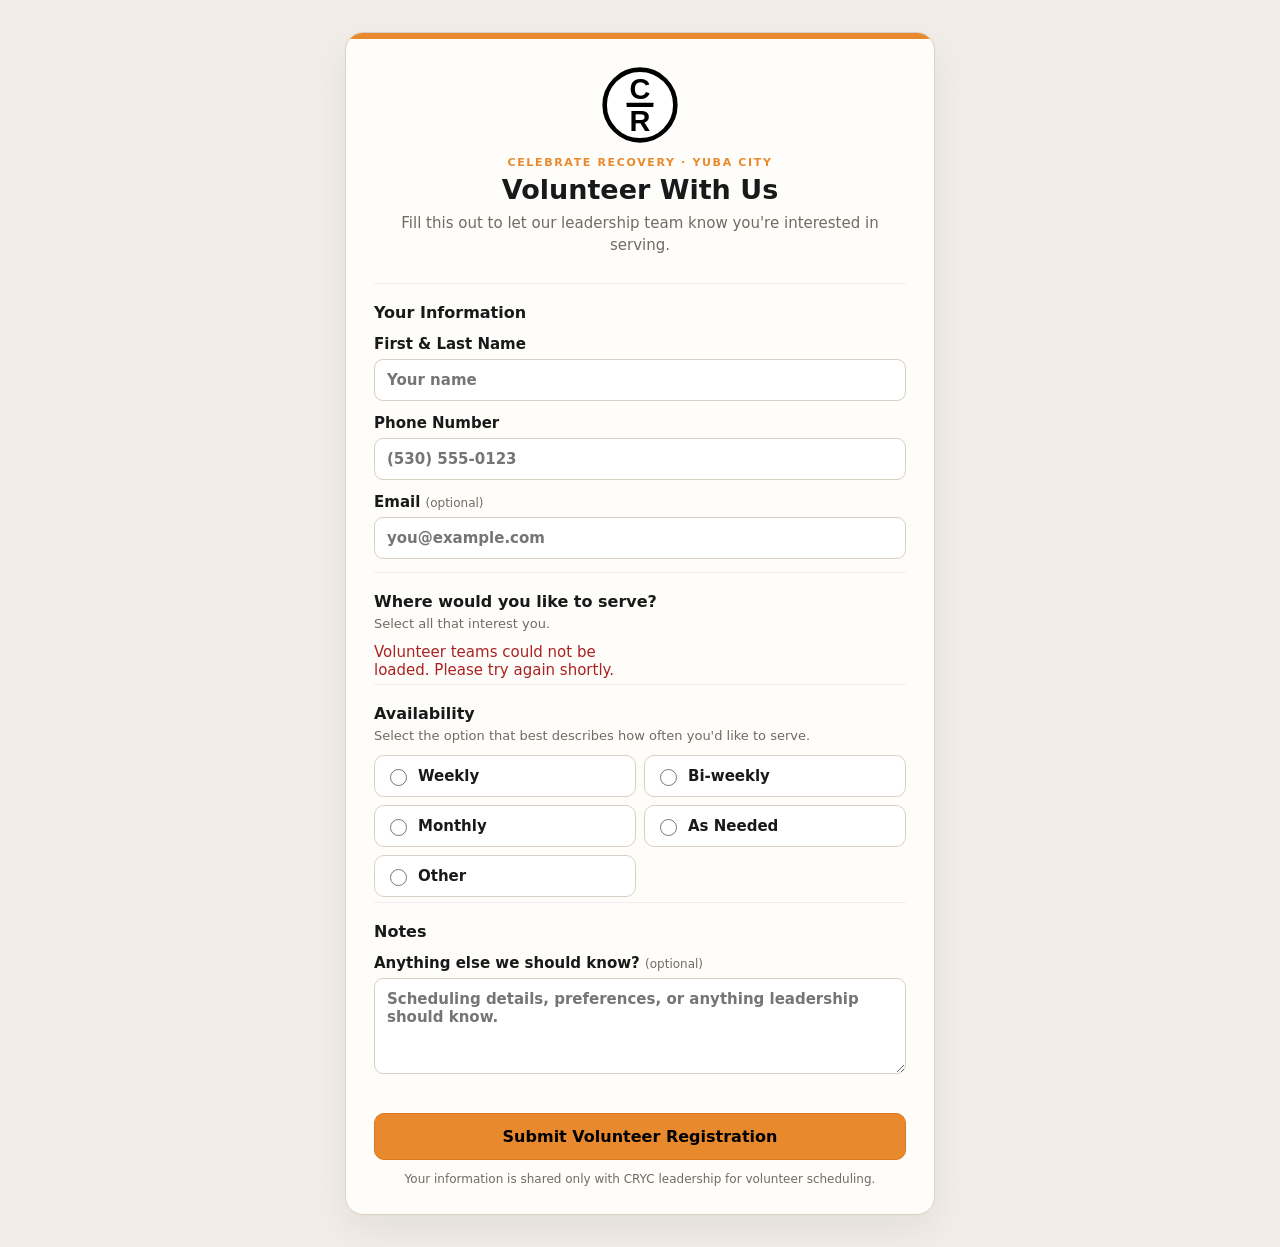
==== volunteer-signup.html @ 2f2da2b6 "Add public volunteer registration page" ====
<!doctype html><html><head><meta charset="utf-8"><meta name="viewport" content="width=device-width,initial-scale=1"><title>Volunteer With Us · Celebrate Recovery Yuba City</title><link rel="icon" href="cr-favicon.svg" type="image/svg+xml"><style>:root{--bg:#f2eee7;--paper:#fffdf9;--ink:#17191a;--muted:#6f6b65;--line:#d8d0c5;--accent:#e8892d}*{box-sizing:border-box}body{margin:0;background:var(--bg);font:15px system-ui,Segoe UI,sans-serif;color:var(--ink)}main{max-width:620px;margin:32px auto;padding:0 15px}.card{background:var(--paper);border:1px solid var(--line);border-radius:18px;overflow:hidden;box-shadow:0 15px 40px #1111}.hero{padding:27px 28px 21px;border-top:6px solid var(--accent);text-align:center}.logo{width:78px;height:78px;margin:auto}.logo img{width:100%;height:100%;object-fit:contain}.eyebrow{margin-top:12px;color:var(--accent);font-size:11px;font-weight:900;letter-spacing:.15em}.hero h1{font-size:27px;margin:5px 0 8px}.hero p,.muted{color:var(--muted)}.hero p{margin:0;line-height:1.45}.form{padding:0 28px 28px}.section{border-top:1px solid #eee;padding-top:19px;margin-top:5px}.section h2{font-size:16px;margin:0 0 5px}.intro{color:var(--muted);font-size:13px;margin:0 0 12px}.field{display:block;font-weight:750;margin:13px 0}.field input,.field textarea{width:100%;margin-top:6px;border:1px solid var(--line);border-radius:9px;padding:11px 12px;background:white;font:inherit}.optional{font-weight:400;color:var(--muted);font-size:12px}.choices{display:grid;grid-template-columns:1fr 1fr;gap:8px}.choice{display:flex;gap:8px;align-items:center;border:1px solid var(--line);border-radius:10px;padding:10px;background:white;font-weight:650}.choice input{width:17px;height:17px;accent-color:var(--accent)}.other{display:none;margin-top:9px}.other input{width:100%;border:1px solid var(--line);border-radius:9px;padding:11px 12px;font:inherit}.submit{width:100%;margin-top:22px;padding:13px;border:1px solid #d9781f;border-radius:10px;background:var(--accent);font:800 16px system-ui;cursor:pointer}.submit:disabled{opacity:.6;cursor:wait}.msg{margin-top:12px;text-align:center;font-size:13px}.error{color:#a22}.privacy{text-align:center;color:var(--muted);font-size:12px;margin:11px 0 0}.success{display:none;padding:42px 30px;text-align:center}.check{width:62px;height:62px;border-radius:50%;background:var(--accent);display:grid;place-items:center;margin:auto;font-size:30px;font-weight:bold}.success h2{font-size:25px;margin:17px 0 8px}.success p{color:var(--muted);line-height:1.5}@media(max-width:520px){main{margin:14px auto}.hero,.form{padding-left:18px;padding-right:18px}.choices{grid-template-columns:1fr}.hero h1{font-size:24px}}</style></head><body><main><div class="card"><div id="registration"><div class="hero"><div class="logo"><img src="cr-favicon.svg" alt="Celebrate Recovery"></div><div class="eyebrow">CELEBRATE RECOVERY · YUBA CITY</div><h1>Volunteer With Us</h1><p>Fill this out to let our leadership team know you're interested in serving.</p></div><form id="form" class="form"><div class="section"><h2>Your Information</h2><label class="field">First & Last Name<input id="name" required autocomplete="name" placeholder="Your name"></label><label class="field">Phone Number<input id="phone" required type="tel" autocomplete="tel" placeholder="(530) 555-0123"></label><label class="field">Email <span class="optional">(optional)</span><input id="email" type="email" autocomplete="email" placeholder="you@example.com"></label></div><div class="section"><h2>Where would you like to serve?</h2><p class="intro">Select all that interest you.</p><div id="teams" class="choices"><span class="muted">Loading volunteer teams…</span></div></div><div class="section"><h2>Availability</h2><p class="intro">Select the option that best describes how often you'd like to serve.</p><div class="choices"><label class="choice"><input type="radio" name="availability" value="weekly" required> Weekly</label><label class="choice"><input type="radio" name="availability" value="bi_weekly"> Bi-weekly</label><label class="choice"><input type="radio" name="availability" value="monthly"> Monthly</label><label class="choice"><input type="radio" name="availability" value="as_needed"> As Needed</label><label class="choice"><input id="otherRadio" type="radio" name="availability" value="other"> Other</label></div><div id="otherBox" class="other"><input id="availabilityOther" placeholder="Tell us what works for you"></div></div><div class="section"><h2>Notes</h2><label class="field">Anything else we should know? <span class="optional">(optional)</span><textarea id="notes" rows="4" placeholder="Scheduling details, preferences, or anything leadership should know."></textarea></label></div><button id="submit" class="submit" type="submit">Submit Volunteer Registration</button><div id="msg" class="msg"></div><p class="privacy">Your information is shared only with CRYC leadership for volunteer scheduling.</p></form></div><div id="success" class="success"><div class="check">✓</div><h2>Registration received!</h2><p>Thank you for your interest in serving with Celebrate Recovery Yuba City. Your registration has been sent to our leadership team for review.</p><p><b>Once approved, you'll be added to the volunteer system and can be scheduled with the teams you selected.</b></p></div></div></main><script>const PROJECT='https://wzeetpoppcbytyriqzme.supabase.co/functions/v1/';const $=id=>document.getElementById(id);const esc=s=>String(s??'').replace(/[&<>"']/g,m=>({'&':'&amp;','<':'&lt;','>':'&gt;','"':'&quot;',"'":'&#39;'}[m]));async function loadTeams(){try{let r=await fetch(PROJECT+'cr-volunteer-register?teams=1');if(!r.ok)throw Error();let j=await r.json();if(!j.teams?.length)throw Error();$('teams').innerHTML=j.teams.map(t=>`<label class="choice"><input type="checkbox" name="team" value="${t.id}"> ${esc(t.name)}</label>`).join('')}catch{$('teams').innerHTML='<span class="error">Volunteer teams could not be loaded. Please try again shortly.</span>'}}document.querySelectorAll('input[name="availability"]').forEach(x=>x.onchange=()=>{$('otherBox').style.display=$('otherRadio').checked?'block':'none';$('availabilityOther').required=$('otherRadio').checked});$('form').onsubmit=async e=>{e.preventDefault();$('msg').textContent='';let team_ids=[...document.querySelectorAll('input[name="team"]:checked')].map(x=>x.value);if(!team_ids.length){$('msg').className='msg error';$('msg').textContent='Please select at least one team.';return}let availability=document.querySelector('input[name="availability"]:checked')?.value;if(!availability)return;$('submit').disabled=true;$('submit').textContent='Submitting…';try{let r=await fetch(PROJECT+'cr-volunteer-register',{method:'POST',headers:{'Content-Type':'application/json'},body:JSON.stringify({name:$('name').value.trim(),phone:$('phone').value.trim(),email:$('email').value.trim(),team_ids,availability_type:availability,availability_other:$('availabilityOther').value.trim(),notes:$('notes').value.trim()})});let j=await r.json();if(!r.ok)throw Error(j.error||'Registration could not be submitted.');$('registration').style.display='none';$('success').style.display='block';window.scrollTo(0,0)}catch(err){$('msg').className='msg error';$('msg').textContent=err.message;$('submit').disabled=false;$('submit').textContent='Submit Volunteer Registration'}};loadTeams();</script></body></html>
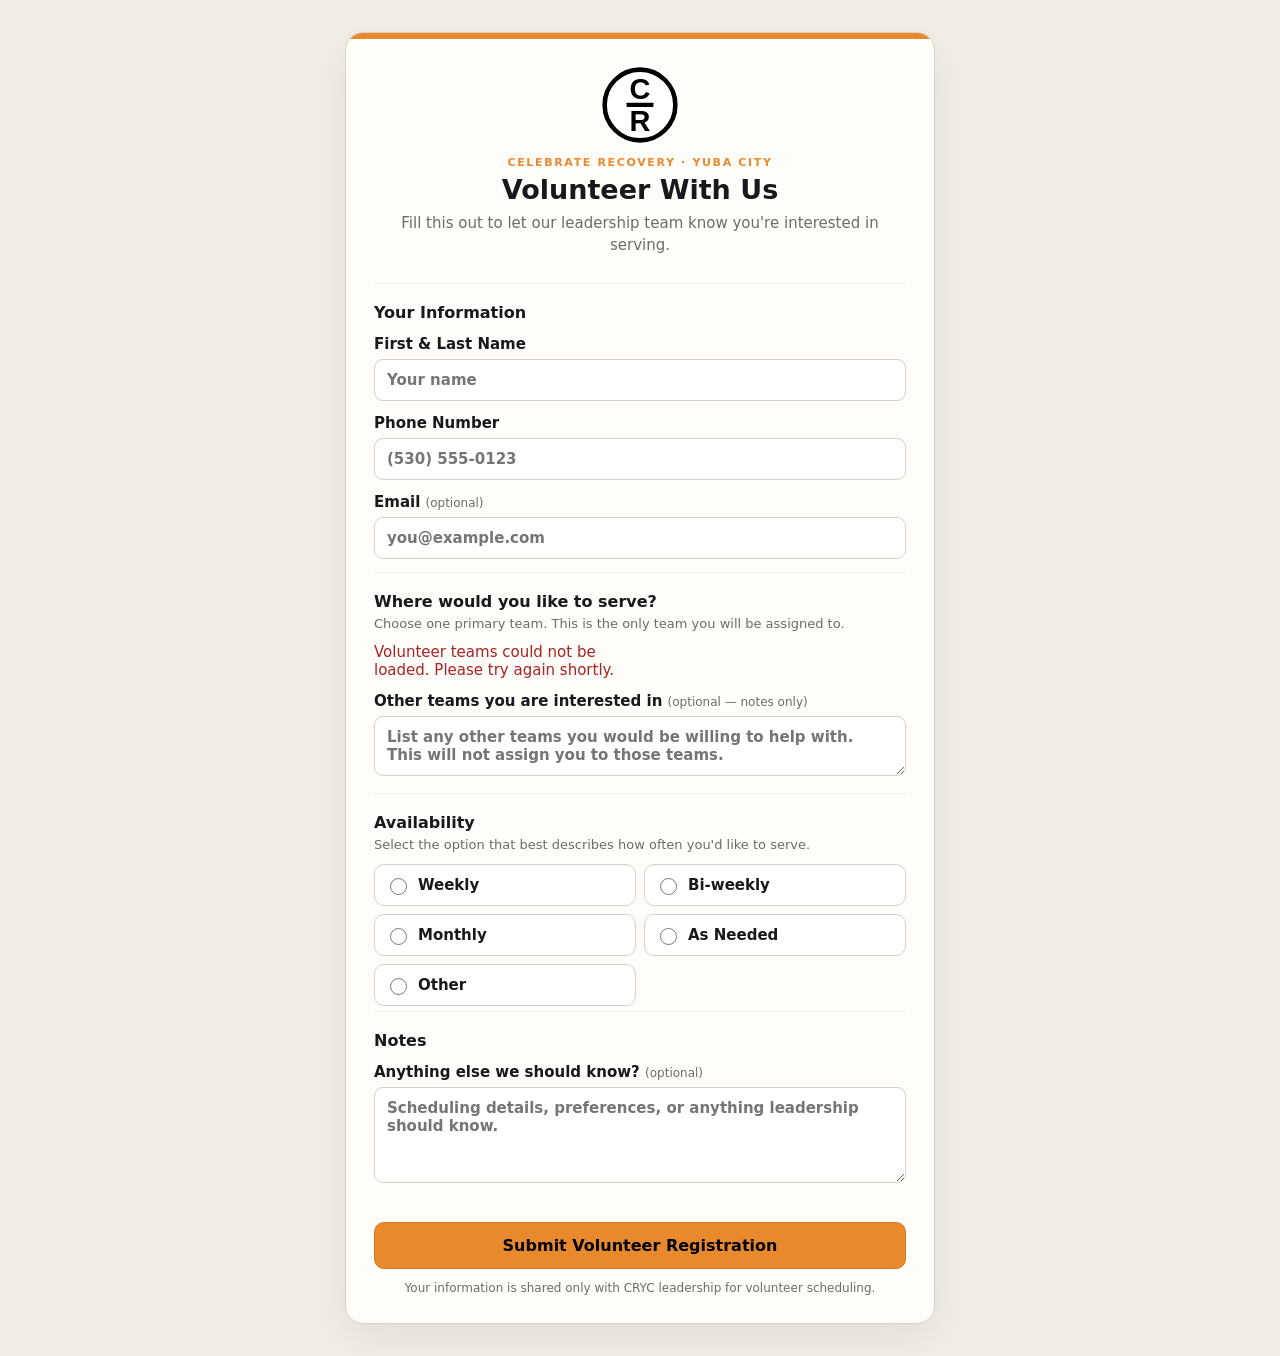
==== commit a36f8c35: "Require one primary team on public signup; save other interests as notes" ====
--- a/volunteer-signup.html
+++ b/volunteer-signup.html
@@ -1 +1 @@
-<!doctype html><html><head><meta charset="utf-8"><meta name="viewport" content="width=device-width,initial-scale=1"><title>Volunteer With Us · Celebrate Recovery Yuba City</title><link rel="icon" href="cr-favicon.svg" type="image/svg+xml"><style>:root{--bg:#f2eee7;--paper:#fffdf9;--ink:#17191a;--muted:#6f6b65;--line:#d8d0c5;--accent:#e8892d}*{box-sizing:border-box}body{margin:0;background:var(--bg);font:15px system-ui,Segoe UI,sans-serif;color:var(--ink)}main{max-width:620px;margin:32px auto;padding:0 15px}.card{background:var(--paper);border:1px solid var(--line);border-radius:18px;overflow:hidden;box-shadow:0 15px 40px #1111}.hero{padding:27px 28px 21px;border-top:6px solid var(--accent);text-align:center}.logo{width:78px;height:78px;margin:auto}.logo img{width:100%;height:100%;object-fit:contain}.eyebrow{margin-top:12px;color:var(--accent);font-size:11px;font-weight:900;letter-spacing:.15em}.hero h1{font-size:27px;margin:5px 0 8px}.hero p,.muted{color:var(--muted)}.hero p{margin:0;line-height:1.45}.form{padding:0 28px 28px}.section{border-top:1px solid #eee;padding-top:19px;margin-top:5px}.section h2{font-size:16px;margin:0 0 5px}.intro{color:var(--muted);font-size:13px;margin:0 0 12px}.field{display:block;font-weight:750;margin:13px 0}.field input,.field textarea{width:100%;margin-top:6px;border:1px solid var(--line);border-radius:9px;padding:11px 12px;background:white;font:inherit}.optional{font-weight:400;color:var(--muted);font-size:12px}.choices{display:grid;grid-template-columns:1fr 1fr;gap:8px}.choice{display:flex;gap:8px;align-items:center;border:1px solid var(--line);border-radius:10px;padding:10px;background:white;font-weight:650}.choice input{width:17px;height:17px;accent-color:var(--accent)}.other{display:none;margin-top:9px}.other input{width:100%;border:1px solid var(--line);border-radius:9px;padding:11px 12px;font:inherit}.submit{width:100%;margin-top:22px;padding:13px;border:1px solid #d9781f;border-radius:10px;background:var(--accent);font:800 16px system-ui;cursor:pointer}.submit:disabled{opacity:.6;cursor:wait}.msg{margin-top:12px;text-align:center;font-size:13px}.error{color:#a22}.privacy{text-align:center;color:var(--muted);font-size:12px;margin:11px 0 0}.success{display:none;padding:42px 30px;text-align:center}.check{width:62px;height:62px;border-radius:50%;background:var(--accent);display:grid;place-items:center;margin:auto;font-size:30px;font-weight:bold}.success h2{font-size:25px;margin:17px 0 8px}.success p{color:var(--muted);line-height:1.5}@media(max-width:520px){main{margin:14px auto}.hero,.form{padding-left:18px;padding-right:18px}.choices{grid-template-columns:1fr}.hero h1{font-size:24px}}</style></head><body><main><div class="card"><div id="registration"><div class="hero"><div class="logo"><img src="cr-favicon.svg" alt="Celebrate Recovery"></div><div class="eyebrow">CELEBRATE RECOVERY · YUBA CITY</div><h1>Volunteer With Us</h1><p>Fill this out to let our leadership team know you're interested in serving.</p></div><form id="form" class="form"><div class="section"><h2>Your Information</h2><label class="field">First & Last Name<input id="name" required autocomplete="name" placeholder="Your name"></label><label class="field">Phone Number<input id="phone" required type="tel" autocomplete="tel" placeholder="(530) 555-0123"></label><label class="field">Email <span class="optional">(optional)</span><input id="email" type="email" autocomplete="email" placeholder="you@example.com"></label></div><div class="section"><h2>Where would you like to serve?</h2><p class="intro">Select all that interest you.</p><div id="teams" class="choices"><span class="muted">Loading volunteer teams…</span></div></div><div class="section"><h2>Availability</h2><p class="intro">Select the option that best describes how often you'd like to serve.</p><div class="choices"><label class="choice"><input type="radio" name="availability" value="weekly" required> Weekly</label><label class="choice"><input type="radio" name="availability" value="bi_weekly"> Bi-weekly</label><label class="choice"><input type="radio" name="availability" value="monthly"> Monthly</label><label class="choice"><input type="radio" name="availability" value="as_needed"> As Needed</label><label class="choice"><input id="otherRadio" type="radio" name="availability" value="other"> Other</label></div><div id="otherBox" class="other"><input id="availabilityOther" placeholder="Tell us what works for you"></div></div><div class="section"><h2>Notes</h2><label class="field">Anything else we should know? <span class="optional">(optional)</span><textarea id="notes" rows="4" placeholder="Scheduling details, preferences, or anything leadership should know."></textarea></label></div><button id="submit" class="submit" type="submit">Submit Volunteer Registration</button><div id="msg" class="msg"></div><p class="privacy">Your information is shared only with CRYC leadership for volunteer scheduling.</p></form></div><div id="success" class="success"><div class="check">✓</div><h2>Registration received!</h2><p>Thank you for your interest in serving with Celebrate Recovery Yuba City. Your registration has been sent to our leadership team for review.</p><p><b>Once approved, you'll be added to the volunteer system and can be scheduled with the teams you selected.</b></p></div></div></main><script>const PROJECT='https://wzeetpoppcbytyriqzme.supabase.co/functions/v1/';const $=id=>document.getElementById(id);const esc=s=>String(s??'').replace(/[&<>"']/g,m=>({'&':'&amp;','<':'&lt;','>':'&gt;','"':'&quot;',"'":'&#39;'}[m]));async function loadTeams(){try{let r=await fetch(PROJECT+'cr-volunteer-register?teams=1');if(!r.ok)throw Error();let j=await r.json();if(!j.teams?.length)throw Error();$('teams').innerHTML=j.teams.map(t=>`<label class="choice"><input type="checkbox" name="team" value="${t.id}"> ${esc(t.name)}</label>`).join('')}catch{$('teams').innerHTML='<span class="error">Volunteer teams could not be loaded. Please try again shortly.</span>'}}document.querySelectorAll('input[name="availability"]').forEach(x=>x.onchange=()=>{$('otherBox').style.display=$('otherRadio').checked?'block':'none';$('availabilityOther').required=$('otherRadio').checked});$('form').onsubmit=async e=>{e.preventDefault();$('msg').textContent='';let team_ids=[...document.querySelectorAll('input[name="team"]:checked')].map(x=>x.value);if(!team_ids.length){$('msg').className='msg error';$('msg').textContent='Please select at least one team.';return}let availability=document.querySelector('input[name="availability"]:checked')?.value;if(!availability)return;$('submit').disabled=true;$('submit').textContent='Submitting…';try{let r=await fetch(PROJECT+'cr-volunteer-register',{method:'POST',headers:{'Content-Type':'application/json'},body:JSON.stringify({name:$('name').value.trim(),phone:$('phone').value.trim(),email:$('email').value.trim(),team_ids,availability_type:availability,availability_other:$('availabilityOther').value.trim(),notes:$('notes').value.trim()})});let j=await r.json();if(!r.ok)throw Error(j.error||'Registration could not be submitted.');$('registration').style.display='none';$('success').style.display='block';window.scrollTo(0,0)}catch(err){$('msg').className='msg error';$('msg').textContent=err.message;$('submit').disabled=false;$('submit').textContent='Submit Volunteer Registration'}};loadTeams();</script></body></html>+<!doctype html><html><head><meta charset="utf-8"><meta name="viewport" content="width=device-width,initial-scale=1"><title>Volunteer With Us · Celebrate Recovery Yuba City</title><link rel="icon" href="cr-favicon.svg" type="image/svg+xml"><style>:root{--bg:#f2eee7;--paper:#fffdf9;--ink:#17191a;--muted:#6f6b65;--line:#d8d0c5;--accent:#e8892d}*{box-sizing:border-box}body{margin:0;background:var(--bg);font:15px system-ui,Segoe UI,sans-serif;color:var(--ink)}main{max-width:620px;margin:32px auto;padding:0 15px}.card{background:var(--paper);border:1px solid var(--line);border-radius:18px;overflow:hidden;box-shadow:0 15px 40px #1111}.hero{padding:27px 28px 21px;border-top:6px solid var(--accent);text-align:center}.logo{width:78px;height:78px;margin:auto}.logo img{width:100%;height:100%;object-fit:contain}.eyebrow{margin-top:12px;color:var(--accent);font-size:11px;font-weight:900;letter-spacing:.15em}.hero h1{font-size:27px;margin:5px 0 8px}.hero p,.muted{color:var(--muted)}.hero p{margin:0;line-height:1.45}.form{padding:0 28px 28px}.section{border-top:1px solid #eee;padding-top:19px;margin-top:5px}.section h2{font-size:16px;margin:0 0 5px}.intro{color:var(--muted);font-size:13px;margin:0 0 12px}.field{display:block;font-weight:750;margin:13px 0}.field input,.field textarea{width:100%;margin-top:6px;border:1px solid var(--line);border-radius:9px;padding:11px 12px;background:white;font:inherit}.optional{font-weight:400;color:var(--muted);font-size:12px}.choices{display:grid;grid-template-columns:1fr 1fr;gap:8px}.choice{display:flex;gap:8px;align-items:center;border:1px solid var(--line);border-radius:10px;padding:10px;background:white;font-weight:650}.choice input{width:17px;height:17px;accent-color:var(--accent)}.other{display:none;margin-top:9px}.other input{width:100%;border:1px solid var(--line);border-radius:9px;padding:11px 12px;font:inherit}.submit{width:100%;margin-top:22px;padding:13px;border:1px solid #d9781f;border-radius:10px;background:var(--accent);font:800 16px system-ui;cursor:pointer}.submit:disabled{opacity:.6;cursor:wait}.msg{margin-top:12px;text-align:center;font-size:13px}.error{color:#a22}.privacy{text-align:center;color:var(--muted);font-size:12px;margin:11px 0 0}.success{display:none;padding:42px 30px;text-align:center}.check{width:62px;height:62px;border-radius:50%;background:var(--accent);display:grid;place-items:center;margin:auto;font-size:30px;font-weight:bold}.success h2{font-size:25px;margin:17px 0 8px}.success p{color:var(--muted);line-height:1.5}@media(max-width:520px){main{margin:14px auto}.hero,.form{padding-left:18px;padding-right:18px}.choices{grid-template-columns:1fr}.hero h1{font-size:24px}}</style></head><body><main><div class="card"><div id="registration"><div class="hero"><div class="logo"><img src="cr-favicon.svg" alt="Celebrate Recovery"></div><div class="eyebrow">CELEBRATE RECOVERY · YUBA CITY</div><h1>Volunteer With Us</h1><p>Fill this out to let our leadership team know you're interested in serving.</p></div><form id="form" class="form"><div class="section"><h2>Your Information</h2><label class="field">First & Last Name<input id="name" required autocomplete="name" placeholder="Your name"></label><label class="field">Phone Number<input id="phone" required type="tel" autocomplete="tel" placeholder="(530) 555-0123"></label><label class="field">Email <span class="optional">(optional)</span><input id="email" type="email" autocomplete="email" placeholder="you@example.com"></label></div><div class="section"><h2>Where would you like to serve?</h2><p class="intro">Choose one primary team. This is the only team you will be assigned to.</p><div id="teams" class="choices"><span class="muted">Loading volunteer teams…</span></div><label class="field">Other teams you are interested in <span class="optional">(optional — notes only)</span><textarea id="otherTeams" rows="2" placeholder="List any other teams you would be willing to help with. This will not assign you to those teams."></textarea></label></div><div class="section"><h2>Availability</h2><p class="intro">Select the option that best describes how often you'd like to serve.</p><div class="choices"><label class="choice"><input type="radio" name="availability" value="weekly" required> Weekly</label><label class="choice"><input type="radio" name="availability" value="bi_weekly"> Bi-weekly</label><label class="choice"><input type="radio" name="availability" value="monthly"> Monthly</label><label class="choice"><input type="radio" name="availability" value="as_needed"> As Needed</label><label class="choice"><input id="otherRadio" type="radio" name="availability" value="other"> Other</label></div><div id="otherBox" class="other"><input id="availabilityOther" placeholder="Tell us what works for you"></div></div><div class="section"><h2>Notes</h2><label class="field">Anything else we should know? <span class="optional">(optional)</span><textarea id="notes" rows="4" placeholder="Scheduling details, preferences, or anything leadership should know."></textarea></label></div><button id="submit" class="submit" type="submit">Submit Volunteer Registration</button><div id="msg" class="msg"></div><p class="privacy">Your information is shared only with CRYC leadership for volunteer scheduling.</p></form></div><div id="success" class="success"><div class="check">✓</div><h2>Registration received!</h2><p>Thank you for your interest in serving with Celebrate Recovery Yuba City. Your registration has been sent to our leadership team for review.</p><p><b>Once approved, you'll be added to the volunteer system and can be scheduled with your primary team.</b></p></div></div></main><script>const PROJECT='https://wzeetpoppcbytyriqzme.supabase.co/functions/v1/';const $=id=>document.getElementById(id);const esc=s=>String(s??'').replace(/[&<>"']/g,m=>({'&':'&amp;','<':'&lt;','>':'&gt;','"':'&quot;',"'":'&#39;'}[m]));async function loadTeams(){try{let r=await fetch(PROJECT+'cr-volunteer-register?teams=1');if(!r.ok)throw Error();let j=await r.json();let publicTeams=(j.teams||[]).filter(t=>String(t.name||'').trim().toLowerCase()!=='leadership team');if(!publicTeams.length)throw Error();$('teams').innerHTML=publicTeams.map(t=>`<label class="choice"><input type="radio" name="team" value="${t.id}"> ${esc(t.name)}</label>`).join('')}catch{$('teams').innerHTML='<span class="error">Volunteer teams could not be loaded. Please try again shortly.</span>'}}document.querySelectorAll('input[name="availability"]').forEach(x=>x.onchange=()=>{$('otherBox').style.display=$('otherRadio').checked?'block':'none';$('availabilityOther').required=$('otherRadio').checked});$('form').onsubmit=async e=>{e.preventDefault();$('msg').textContent='';let team_ids=[...document.querySelectorAll('input[name="team"]:checked')].map(x=>x.value);if(!team_ids.length){$('msg').className='msg error';$('msg').textContent='Please select your primary team.';return}let availability=document.querySelector('input[name="availability"]:checked')?.value;if(!availability)return;$('submit').disabled=true;$('submit').textContent='Submitting…';try{let r=await fetch(PROJECT+'cr-volunteer-register',{method:'POST',headers:{'Content-Type':'application/json'},body:JSON.stringify({name:$('name').value.trim(),phone:$('phone').value.trim(),email:$('email').value.trim(),team_ids,availability_type:availability,availability_other:$('availabilityOther').value.trim(),notes:[ $('notes').value.trim(), $('otherTeams').value.trim()?'Other teams of interest (not assigned): '+$('otherTeams').value.trim():'' ].filter(Boolean).join('\\n')})});let j=await r.json();if(!r.ok)throw Error(j.error||'Registration could not be submitted.');$('registration').style.display='none';$('success').style.display='block';window.scrollTo(0,0)}catch(err){$('msg').className='msg error';$('msg').textContent=err.message;$('submit').disabled=false;$('submit').textContent='Submit Volunteer Registration'}};loadTeams();</script></body></html>
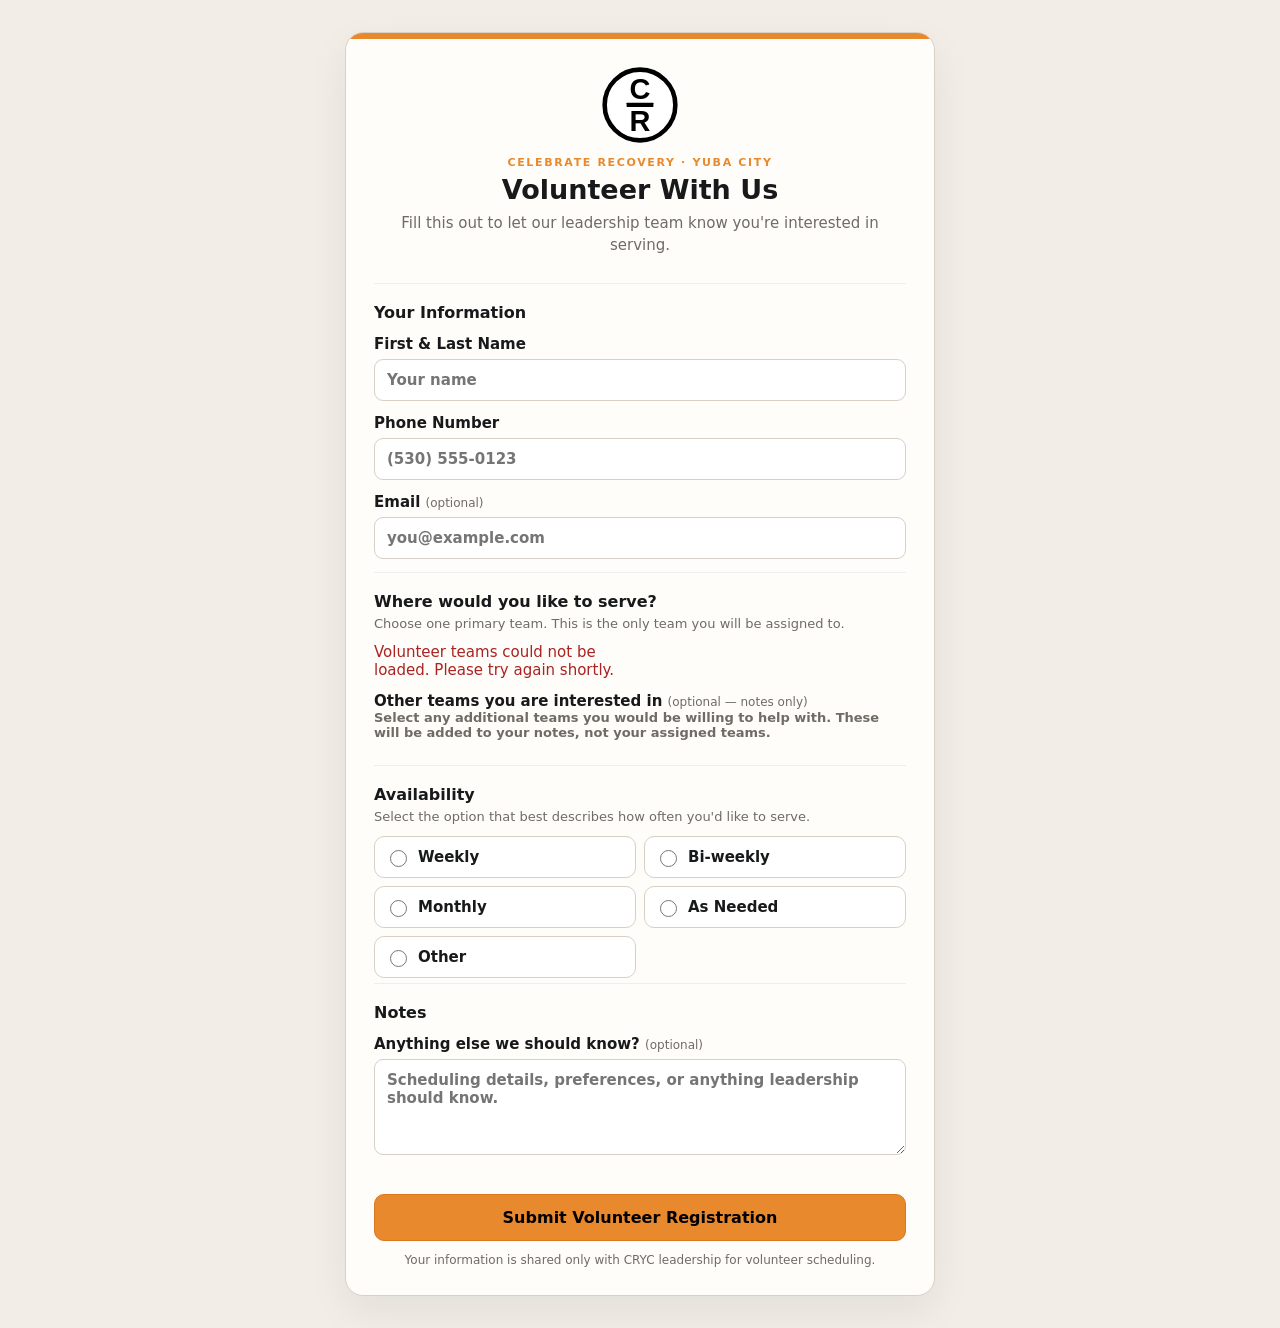
==== commit aa220c94: "Use multi-select checkboxes for additional team interests and write selections into registration not" ====
--- a/volunteer-signup.html
+++ b/volunteer-signup.html
@@ -1 +1 @@
-<!doctype html><html><head><meta charset="utf-8"><meta name="viewport" content="width=device-width,initial-scale=1"><title>Volunteer With Us · Celebrate Recovery Yuba City</title><link rel="icon" href="cr-favicon.svg" type="image/svg+xml"><style>:root{--bg:#f2eee7;--paper:#fffdf9;--ink:#17191a;--muted:#6f6b65;--line:#d8d0c5;--accent:#e8892d}*{box-sizing:border-box}body{margin:0;background:var(--bg);font:15px system-ui,Segoe UI,sans-serif;color:var(--ink)}main{max-width:620px;margin:32px auto;padding:0 15px}.card{background:var(--paper);border:1px solid var(--line);border-radius:18px;overflow:hidden;box-shadow:0 15px 40px #1111}.hero{padding:27px 28px 21px;border-top:6px solid var(--accent);text-align:center}.logo{width:78px;height:78px;margin:auto}.logo img{width:100%;height:100%;object-fit:contain}.eyebrow{margin-top:12px;color:var(--accent);font-size:11px;font-weight:900;letter-spacing:.15em}.hero h1{font-size:27px;margin:5px 0 8px}.hero p,.muted{color:var(--muted)}.hero p{margin:0;line-height:1.45}.form{padding:0 28px 28px}.section{border-top:1px solid #eee;padding-top:19px;margin-top:5px}.section h2{font-size:16px;margin:0 0 5px}.intro{color:var(--muted);font-size:13px;margin:0 0 12px}.field{display:block;font-weight:750;margin:13px 0}.field input,.field textarea{width:100%;margin-top:6px;border:1px solid var(--line);border-radius:9px;padding:11px 12px;background:white;font:inherit}.optional{font-weight:400;color:var(--muted);font-size:12px}.choices{display:grid;grid-template-columns:1fr 1fr;gap:8px}.choice{display:flex;gap:8px;align-items:center;border:1px solid var(--line);border-radius:10px;padding:10px;background:white;font-weight:650}.choice input{width:17px;height:17px;accent-color:var(--accent)}.other{display:none;margin-top:9px}.other input{width:100%;border:1px solid var(--line);border-radius:9px;padding:11px 12px;font:inherit}.submit{width:100%;margin-top:22px;padding:13px;border:1px solid #d9781f;border-radius:10px;background:var(--accent);font:800 16px system-ui;cursor:pointer}.submit:disabled{opacity:.6;cursor:wait}.msg{margin-top:12px;text-align:center;font-size:13px}.error{color:#a22}.privacy{text-align:center;color:var(--muted);font-size:12px;margin:11px 0 0}.success{display:none;padding:42px 30px;text-align:center}.check{width:62px;height:62px;border-radius:50%;background:var(--accent);display:grid;place-items:center;margin:auto;font-size:30px;font-weight:bold}.success h2{font-size:25px;margin:17px 0 8px}.success p{color:var(--muted);line-height:1.5}@media(max-width:520px){main{margin:14px auto}.hero,.form{padding-left:18px;padding-right:18px}.choices{grid-template-columns:1fr}.hero h1{font-size:24px}}</style></head><body><main><div class="card"><div id="registration"><div class="hero"><div class="logo"><img src="cr-favicon.svg" alt="Celebrate Recovery"></div><div class="eyebrow">CELEBRATE RECOVERY · YUBA CITY</div><h1>Volunteer With Us</h1><p>Fill this out to let our leadership team know you're interested in serving.</p></div><form id="form" class="form"><div class="section"><h2>Your Information</h2><label class="field">First & Last Name<input id="name" required autocomplete="name" placeholder="Your name"></label><label class="field">Phone Number<input id="phone" required type="tel" autocomplete="tel" placeholder="(530) 555-0123"></label><label class="field">Email <span class="optional">(optional)</span><input id="email" type="email" autocomplete="email" placeholder="you@example.com"></label></div><div class="section"><h2>Where would you like to serve?</h2><p class="intro">Choose one primary team. This is the only team you will be assigned to.</p><div id="teams" class="choices"><span class="muted">Loading volunteer teams…</span></div><label class="field">Other teams you are interested in <span class="optional">(optional — notes only)</span><textarea id="otherTeams" rows="2" placeholder="List any other teams you would be willing to help with. This will not assign you to those teams."></textarea></label></div><div class="section"><h2>Availability</h2><p class="intro">Select the option that best describes how often you'd like to serve.</p><div class="choices"><label class="choice"><input type="radio" name="availability" value="weekly" required> Weekly</label><label class="choice"><input type="radio" name="availability" value="bi_weekly"> Bi-weekly</label><label class="choice"><input type="radio" name="availability" value="monthly"> Monthly</label><label class="choice"><input type="radio" name="availability" value="as_needed"> As Needed</label><label class="choice"><input id="otherRadio" type="radio" name="availability" value="other"> Other</label></div><div id="otherBox" class="other"><input id="availabilityOther" placeholder="Tell us what works for you"></div></div><div class="section"><h2>Notes</h2><label class="field">Anything else we should know? <span class="optional">(optional)</span><textarea id="notes" rows="4" placeholder="Scheduling details, preferences, or anything leadership should know."></textarea></label></div><button id="submit" class="submit" type="submit">Submit Volunteer Registration</button><div id="msg" class="msg"></div><p class="privacy">Your information is shared only with CRYC leadership for volunteer scheduling.</p></form></div><div id="success" class="success"><div class="check">✓</div><h2>Registration received!</h2><p>Thank you for your interest in serving with Celebrate Recovery Yuba City. Your registration has been sent to our leadership team for review.</p><p><b>Once approved, you'll be added to the volunteer system and can be scheduled with your primary team.</b></p></div></div></main><script>const PROJECT='https://wzeetpoppcbytyriqzme.supabase.co/functions/v1/';const $=id=>document.getElementById(id);const esc=s=>String(s??'').replace(/[&<>"']/g,m=>({'&':'&amp;','<':'&lt;','>':'&gt;','"':'&quot;',"'":'&#39;'}[m]));async function loadTeams(){try{let r=await fetch(PROJECT+'cr-volunteer-register?teams=1');if(!r.ok)throw Error();let j=await r.json();let publicTeams=(j.teams||[]).filter(t=>String(t.name||'').trim().toLowerCase()!=='leadership team');if(!publicTeams.length)throw Error();$('teams').innerHTML=publicTeams.map(t=>`<label class="choice"><input type="radio" name="team" value="${t.id}"> ${esc(t.name)}</label>`).join('')}catch{$('teams').innerHTML='<span class="error">Volunteer teams could not be loaded. Please try again shortly.</span>'}}document.querySelectorAll('input[name="availability"]').forEach(x=>x.onchange=()=>{$('otherBox').style.display=$('otherRadio').checked?'block':'none';$('availabilityOther').required=$('otherRadio').checked});$('form').onsubmit=async e=>{e.preventDefault();$('msg').textContent='';let team_ids=[...document.querySelectorAll('input[name="team"]:checked')].map(x=>x.value);if(!team_ids.length){$('msg').className='msg error';$('msg').textContent='Please select your primary team.';return}let availability=document.querySelector('input[name="availability"]:checked')?.value;if(!availability)return;$('submit').disabled=true;$('submit').textContent='Submitting…';try{let r=await fetch(PROJECT+'cr-volunteer-register',{method:'POST',headers:{'Content-Type':'application/json'},body:JSON.stringify({name:$('name').value.trim(),phone:$('phone').value.trim(),email:$('email').value.trim(),team_ids,availability_type:availability,availability_other:$('availabilityOther').value.trim(),notes:[ $('notes').value.trim(), $('otherTeams').value.trim()?'Other teams of interest (not assigned): '+$('otherTeams').value.trim():'' ].filter(Boolean).join('\\n')})});let j=await r.json();if(!r.ok)throw Error(j.error||'Registration could not be submitted.');$('registration').style.display='none';$('success').style.display='block';window.scrollTo(0,0)}catch(err){$('msg').className='msg error';$('msg').textContent=err.message;$('submit').disabled=false;$('submit').textContent='Submit Volunteer Registration'}};loadTeams();</script></body></html>+<!doctype html><html><head><meta charset="utf-8"><meta name="viewport" content="width=device-width,initial-scale=1"><title>Volunteer With Us · Celebrate Recovery Yuba City</title><link rel="icon" href="cr-favicon.svg" type="image/svg+xml"><style>:root{--bg:#f2eee7;--paper:#fffdf9;--ink:#17191a;--muted:#6f6b65;--line:#d8d0c5;--accent:#e8892d}*{box-sizing:border-box}body{margin:0;background:var(--bg);font:15px system-ui,Segoe UI,sans-serif;color:var(--ink)}main{max-width:620px;margin:32px auto;padding:0 15px}.card{background:var(--paper);border:1px solid var(--line);border-radius:18px;overflow:hidden;box-shadow:0 15px 40px #1111}.hero{padding:27px 28px 21px;border-top:6px solid var(--accent);text-align:center}.logo{width:78px;height:78px;margin:auto}.logo img{width:100%;height:100%;object-fit:contain}.eyebrow{margin-top:12px;color:var(--accent);font-size:11px;font-weight:900;letter-spacing:.15em}.hero h1{font-size:27px;margin:5px 0 8px}.hero p,.muted{color:var(--muted)}.hero p{margin:0;line-height:1.45}.form{padding:0 28px 28px}.section{border-top:1px solid #eee;padding-top:19px;margin-top:5px}.section h2{font-size:16px;margin:0 0 5px}.intro{color:var(--muted);font-size:13px;margin:0 0 12px}.field{display:block;font-weight:750;margin:13px 0}.field input,.field textarea{width:100%;margin-top:6px;border:1px solid var(--line);border-radius:9px;padding:11px 12px;background:white;font:inherit}.optional{font-weight:400;color:var(--muted);font-size:12px}.choices{display:grid;grid-template-columns:1fr 1fr;gap:8px}.choice{display:flex;gap:8px;align-items:center;border:1px solid var(--line);border-radius:10px;padding:10px;background:white;font-weight:650}.choice input{width:17px;height:17px;accent-color:var(--accent)}.other{display:none;margin-top:9px}.other input{width:100%;border:1px solid var(--line);border-radius:9px;padding:11px 12px;font:inherit}.submit{width:100%;margin-top:22px;padding:13px;border:1px solid #d9781f;border-radius:10px;background:var(--accent);font:800 16px system-ui;cursor:pointer}.submit:disabled{opacity:.6;cursor:wait}.msg{margin-top:12px;text-align:center;font-size:13px}.error{color:#a22}.privacy{text-align:center;color:var(--muted);font-size:12px;margin:11px 0 0}.success{display:none;padding:42px 30px;text-align:center}.check{width:62px;height:62px;border-radius:50%;background:var(--accent);display:grid;place-items:center;margin:auto;font-size:30px;font-weight:bold}.success h2{font-size:25px;margin:17px 0 8px}.success p{color:var(--muted);line-height:1.5}@media(max-width:520px){main{margin:14px auto}.hero,.form{padding-left:18px;padding-right:18px}.choices{grid-template-columns:1fr}.hero h1{font-size:24px}}</style></head><body><main><div class="card"><div id="registration"><div class="hero"><div class="logo"><img src="cr-favicon.svg" alt="Celebrate Recovery"></div><div class="eyebrow">CELEBRATE RECOVERY · YUBA CITY</div><h1>Volunteer With Us</h1><p>Fill this out to let our leadership team know you're interested in serving.</p></div><form id="form" class="form"><div class="section"><h2>Your Information</h2><label class="field">First & Last Name<input id="name" required autocomplete="name" placeholder="Your name"></label><label class="field">Phone Number<input id="phone" required type="tel" autocomplete="tel" placeholder="(530) 555-0123"></label><label class="field">Email <span class="optional">(optional)</span><input id="email" type="email" autocomplete="email" placeholder="you@example.com"></label></div><div class="section"><h2>Where would you like to serve?</h2><p class="intro">Choose one primary team. This is the only team you will be assigned to.</p><div id="teams" class="choices"><span class="muted">Loading volunteer teams…</span></div><div class="field">Other teams you are interested in <span class="optional">(optional — notes only)</span><p class="intro">Select any additional teams you would be willing to help with. These will be added to your notes, not your assigned teams.</p><div id="otherTeams" class="choices"></div></div></div><div class="section"><h2>Availability</h2><p class="intro">Select the option that best describes how often you'd like to serve.</p><div class="choices"><label class="choice"><input type="radio" name="availability" value="weekly" required> Weekly</label><label class="choice"><input type="radio" name="availability" value="bi_weekly"> Bi-weekly</label><label class="choice"><input type="radio" name="availability" value="monthly"> Monthly</label><label class="choice"><input type="radio" name="availability" value="as_needed"> As Needed</label><label class="choice"><input id="otherRadio" type="radio" name="availability" value="other"> Other</label></div><div id="otherBox" class="other"><input id="availabilityOther" placeholder="Tell us what works for you"></div></div><div class="section"><h2>Notes</h2><label class="field">Anything else we should know? <span class="optional">(optional)</span><textarea id="notes" rows="4" placeholder="Scheduling details, preferences, or anything leadership should know."></textarea></label></div><button id="submit" class="submit" type="submit">Submit Volunteer Registration</button><div id="msg" class="msg"></div><p class="privacy">Your information is shared only with CRYC leadership for volunteer scheduling.</p></form></div><div id="success" class="success"><div class="check">✓</div><h2>Registration received!</h2><p>Thank you for your interest in serving with Celebrate Recovery Yuba City. Your registration has been sent to our leadership team for review.</p><p><b>Once approved, you'll be added to the volunteer system and can be scheduled with your primary team.</b></p></div></div></main><script>const PROJECT='https://wzeetpoppcbytyriqzme.supabase.co/functions/v1/';const $=id=>document.getElementById(id);const esc=s=>String(s??'').replace(/[&<>"']/g,m=>({'&':'&amp;','<':'&lt;','>':'&gt;','"':'&quot;',"'":'&#39;'}[m]));async function loadTeams(){try{let r=await fetch(PROJECT+'cr-volunteer-register?teams=1');if(!r.ok)throw Error();let j=await r.json();let publicTeams=(j.teams||[]).filter(t=>String(t.name||'').trim().toLowerCase()!=='leadership team');if(!publicTeams.length)throw Error();$('teams').innerHTML=publicTeams.map(t=>`<label class="choice"><input type="radio" name="team" value="${t.id}"> ${esc(t.name)}</label>`).join('');$('otherTeams').innerHTML=publicTeams.map(t=>`<label class="choice"><input type="checkbox" name="otherTeam" value="${t.id}" data-name="${esc(t.name)}"> ${esc(t.name)}</label>`).join('');const syncOtherTeams=()=>{const selected=document.querySelector('input[name="team"]:checked')?.value;document.querySelectorAll('input[name="otherTeam"]').forEach(x=>{x.disabled=x.value===selected;if(x.disabled)x.checked=false})};$('teams').addEventListener('change',syncOtherTeams);syncOtherTeams()}catch{$('teams').innerHTML='<span class="error">Volunteer teams could not be loaded. Please try again shortly.</span>'}}document.querySelectorAll('input[name="availability"]').forEach(x=>x.onchange=()=>{$('otherBox').style.display=$('otherRadio').checked?'block':'none';$('availabilityOther').required=$('otherRadio').checked});$('form').onsubmit=async e=>{e.preventDefault();$('msg').textContent='';let team_ids=[...document.querySelectorAll('input[name="team"]:checked')].map(x=>x.value);if(!team_ids.length){$('msg').className='msg error';$('msg').textContent='Please select your primary team.';return}let availability=document.querySelector('input[name="availability"]:checked')?.value;if(!availability)return;$('submit').disabled=true;$('submit').textContent='Submitting…';try{let r=await fetch(PROJECT+'cr-volunteer-register',{method:'POST',headers:{'Content-Type':'application/json'},body:JSON.stringify({name:$('name').value.trim(),phone:$('phone').value.trim(),email:$('email').value.trim(),team_ids,availability_type:availability,availability_other:$('availabilityOther').value.trim(),notes:[ $('notes').value.trim(), document.querySelector('input[name="otherTeam"]:checked')?'Other teams of interest (not assigned): '+[...document.querySelectorAll('input[name="otherTeam"]:checked')].map(x=>x.dataset.name).join(', '):'' ].filter(Boolean).join('\\n')})});let j=await r.json();if(!r.ok)throw Error(j.error||'Registration could not be submitted.');$('registration').style.display='none';$('success').style.display='block';window.scrollTo(0,0)}catch(err){$('msg').className='msg error';$('msg').textContent=err.message;$('submit').disabled=false;$('submit').textContent='Submit Volunteer Registration'}};loadTeams();</script></body></html>
